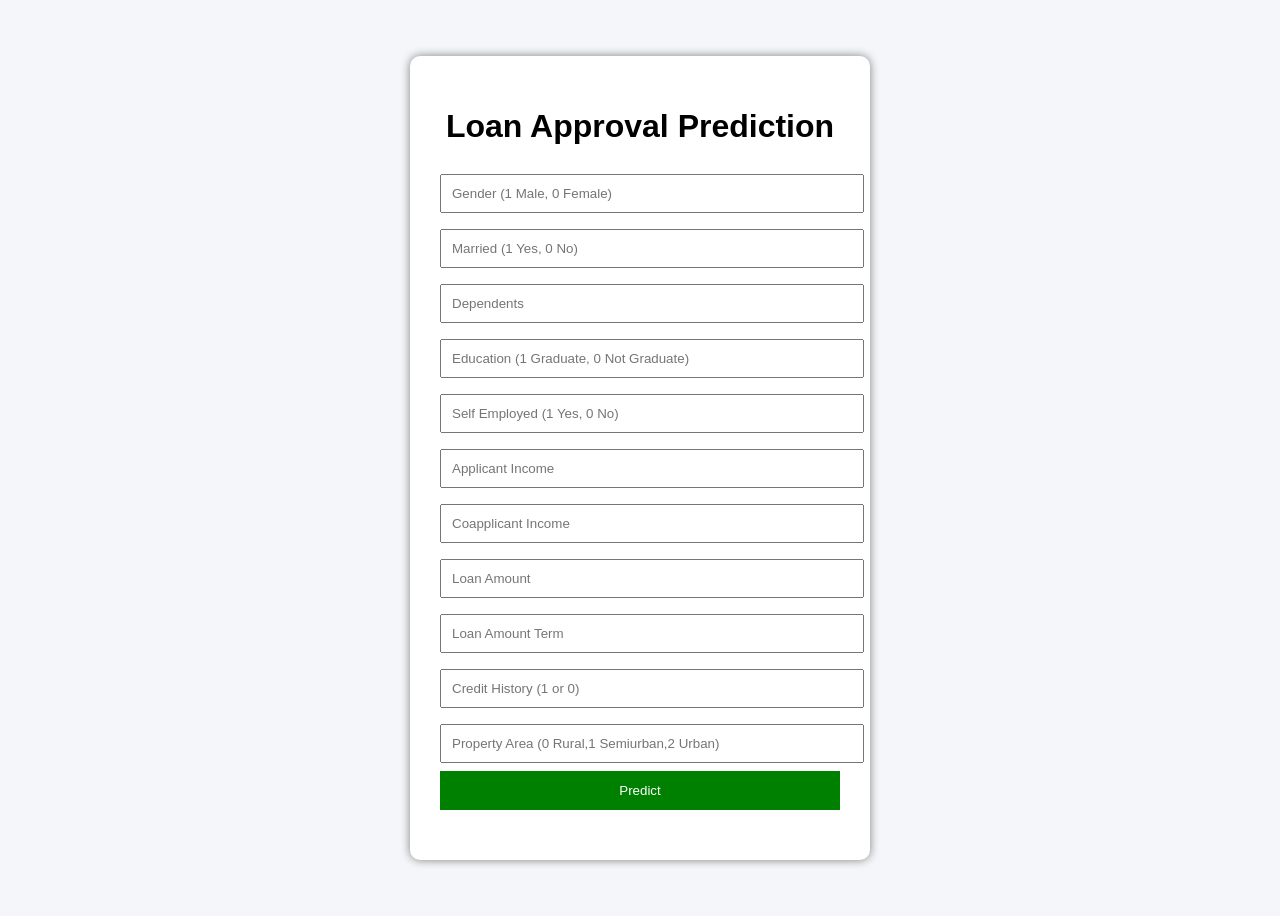
==== frontend/index.html @ 3342bd5d "Fixed frontend folder structure" ====
<!DOCTYPE html>
<html>
<head>
    <title>Loan Approval Prediction</title>
    <link rel="stylesheet" href="style.css">
</head>
<body>

    <div class="container">
        <h1>Loan Approval Prediction</h1>

        <form id="loanForm">
            <input type="number" id="Gender" placeholder="Gender (1 Male, 0 Female)" required>
            <input type="number" id="Married" placeholder="Married (1 Yes, 0 No)" required>
            <input type="number" id="Dependents" placeholder="Dependents" required>
            <input type="number" id="Education" placeholder="Education (1 Graduate, 0 Not Graduate)" required>
            <input type="number" id="Self_Employed" placeholder="Self Employed (1 Yes, 0 No)" required>
            <input type="number" id="ApplicantIncome" placeholder="Applicant Income" required>
            <input type="number" id="CoapplicantIncome" placeholder="Coapplicant Income" required>
            <input type="number" id="LoanAmount" placeholder="Loan Amount" required>
            <input type="number" id="Loan_Amount_Term" placeholder="Loan Amount Term" required>
            <input type="number" id="Credit_History" placeholder="Credit History (1 or 0)" required>
            <input type="number" id="Property_Area" placeholder="Property Area (0 Rural,1 Semiurban,2 Urban)" required>

            <button type="submit">Predict</button>
        </form>

        <h2 id="result"></h2>
    </div>

    <script src="script.js"></script>

</body>
</html>
---- frontend/style.css ----
body {
    font-family: Arial, sans-serif;
    background: #f4f6f9;
    display: flex;
    justify-content: center;
    align-items: center;
    height: 100vh;
}


.container {
    background: white;
    padding: 30px;
    width: 400px;
    border-radius: 10px;
    box-shadow: 0px 0px 10px gray;
}


h1 {
    text-align: center;
}


input {
    width: 100%;
    padding: 10px;
    margin: 8px 0;
}


button {
    width: 100%;
    padding: 12px;
    background: green;
    color: white;
    border: none;
    cursor: pointer;
}


button:hover {
    background: darkgreen;
}


#result {
    text-align: center;
    margin-top: 20px;
}
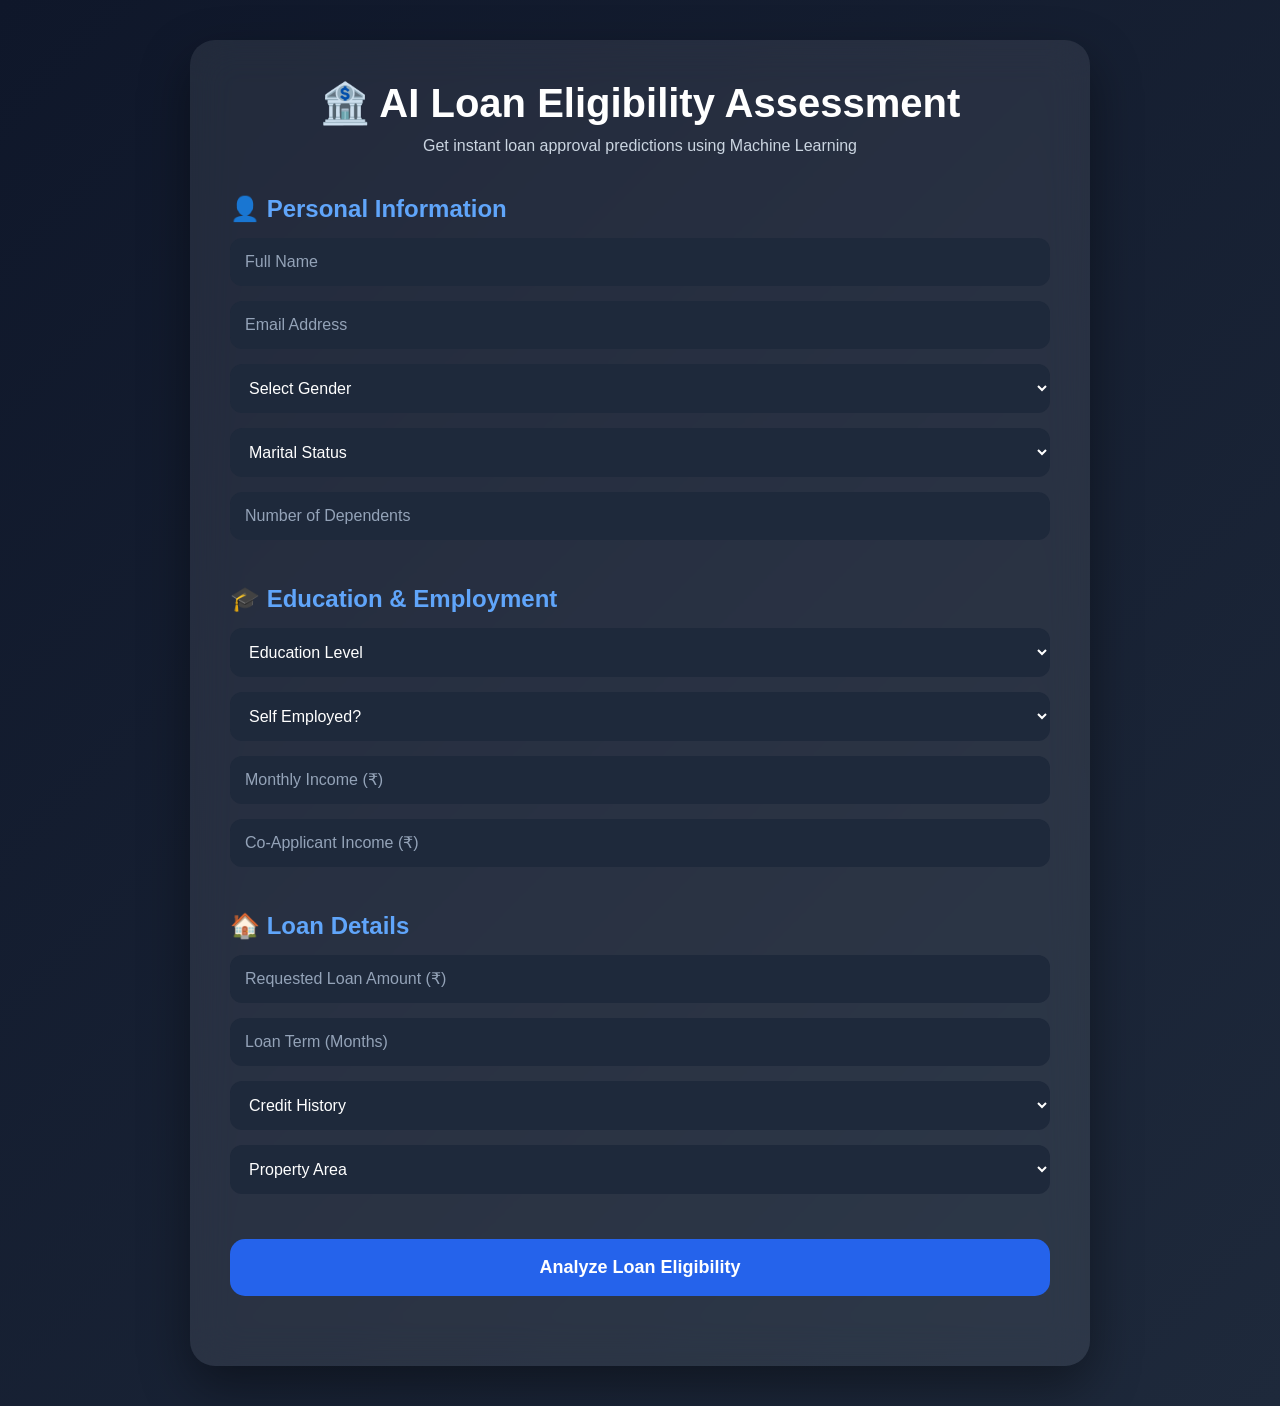
==== commit a208c571: "Add fintech frontend, authentication and AI decision engine" ====
--- a/frontend/index.html
+++ b/frontend/index.html
@@ -1,34 +1,95 @@
 <!DOCTYPE html>
-<html>
+<html lang="en">
 <head>
-    <title>Loan Approval Prediction</title>
+    <meta charset="UTF-8">
+    <meta name="viewport" content="width=device-width, initial-scale=1.0">
+    <title>AI Loan Eligibility Assessment</title>
     <link rel="stylesheet" href="style.css">
 </head>
 <body>
 
-    <div class="container">
-        <h1>Loan Approval Prediction</h1>
+<div class="container">
 
-        <form id="loanForm">
-            <input type="number" id="Gender" placeholder="Gender (1 Male, 0 Female)" required>
-            <input type="number" id="Married" placeholder="Married (1 Yes, 0 No)" required>
-            <input type="number" id="Dependents" placeholder="Dependents" required>
-            <input type="number" id="Education" placeholder="Education (1 Graduate, 0 Not Graduate)" required>
-            <input type="number" id="Self_Employed" placeholder="Self Employed (1 Yes, 0 No)" required>
-            <input type="number" id="ApplicantIncome" placeholder="Applicant Income" required>
-            <input type="number" id="CoapplicantIncome" placeholder="Coapplicant Income" required>
-            <input type="number" id="LoanAmount" placeholder="Loan Amount" required>
-            <input type="number" id="Loan_Amount_Term" placeholder="Loan Amount Term" required>
-            <input type="number" id="Credit_History" placeholder="Credit History (1 or 0)" required>
-            <input type="number" id="Property_Area" placeholder="Property Area (0 Rural,1 Semiurban,2 Urban)" required>
-
-            <button type="submit">Predict</button>
-        </form>
-
-        <h2 id="result"></h2>
+    <div class="header">
+        <h1>🏦 AI Loan Eligibility Assessment</h1>
+        <p>Get instant loan approval predictions using Machine Learning</p>
     </div>
 
-    <script src="script.js"></script>
+    <form id="loanForm">
+
+        <div class="section">
+            <h2>👤 Personal Information</h2>
+
+            <input type="text" placeholder="Full Name" required>
+            <input type="email" placeholder="Email Address" required>
+
+            <select id="Gender" required>
+                <option value="">Select Gender</option>
+                <option value="1">Male</option>
+                <option value="0">Female</option>
+            </select>
+
+            <select id="Married" required>
+                <option value="">Marital Status</option>
+                <option value="1">Married</option>
+                <option value="0">Single</option>
+            </select>
+
+            <input type="number" id="Dependents" placeholder="Number of Dependents" required>
+        </div>
+
+        <div class="section">
+            <h2>🎓 Education & Employment</h2>
+
+            <select id="Education" required>
+                <option value="">Education Level</option>
+                <option value="1">Graduate</option>
+                <option value="0">Not Graduate</option>
+            </select>
+
+            <select id="Self_Employed" required>
+                <option value="">Self Employed?</option>
+                <option value="1">Yes</option>
+                <option value="0">No</option>
+            </select>
+
+            <input type="number" id="ApplicantIncome" placeholder="Monthly Income (₹)" required>
+
+            <input type="number" id="CoapplicantIncome" placeholder="Co-Applicant Income (₹)" required>
+        </div>
+
+        <div class="section">
+            <h2>🏠 Loan Details</h2>
+
+            <input type="number" id="LoanAmount" placeholder="Requested Loan Amount (₹)" required>
+
+            <input type="number" id="Loan_Amount_Term" placeholder="Loan Term (Months)" required>
+
+            <select id="Credit_History" required>
+                <option value="">Credit History</option>
+                <option value="1">Good Credit History</option>
+                <option value="0">Poor Credit History</option>
+            </select>
+
+            <select id="Property_Area" required>
+                <option value="">Property Area</option>
+                <option value="0">Rural</option>
+                <option value="1">Semi Urban</option>
+                <option value="2">Urban</option>
+            </select>
+        </div>
+
+        <button type="submit">
+            Analyze Loan Eligibility
+        </button>
+
+    </form>
+
+    <div id="result"></div>
+
+</div>
+
+<script src="script.js"></script>
 
 </body>
 </html>
--- a/frontend/style.css
+++ b/frontend/style.css
@@ -1,50 +1,87 @@
-body {
-    font-family: Arial, sans-serif;
-    background: #f4f6f9;
-    display: flex;
-    justify-content: center;
-    align-items: center;
-    height: 100vh;
+*{
+    margin:0;
+    padding:0;
+    box-sizing:border-box;
 }
 
-
-.container {
-    background: white;
-    padding: 30px;
-    width: 400px;
-    border-radius: 10px;
-    box-shadow: 0px 0px 10px gray;
+body{
+    font-family: Arial, sans-serif;
+    background: linear-gradient(135deg,#0f172a,#1e293b);
+    min-height:100vh;
+    display:flex;
+    justify-content:center;
+    padding:40px;
+    color:white;
 }
 
-
-h1 {
-    text-align: center;
+.container{
+    width:900px;
+    background:rgba(255,255,255,0.08);
+    backdrop-filter: blur(20px);
+    padding:40px;
+    border-radius:25px;
+    box-shadow:0 20px 50px rgba(0,0,0,0.4);
 }
 
-
-input {
-    width: 100%;
-    padding: 10px;
-    margin: 8px 0;
+.header{
+    text-align:center;
+    margin-bottom:40px;
 }
 
-
-button {
-    width: 100%;
-    padding: 12px;
-    background: green;
-    color: white;
-    border: none;
-    cursor: pointer;
+.header h1{
+    font-size:40px;
+    margin-bottom:10px;
 }
 
-
-button:hover {
-    background: darkgreen;
+.header p{
+    color:#cbd5e1;
 }
 
+.section{
+    margin-bottom:30px;
+}
 
-#result {
-    text-align: center;
-    margin-top: 20px;
+.section h2{
+    margin-bottom:15px;
+    color:#60a5fa;
+}
+
+input,
+select{
+    width:100%;
+    padding:15px;
+    margin-bottom:15px;
+    border:none;
+    border-radius:12px;
+    background:#1e293b;
+    color:white;
+    font-size:16px;
+}
+
+input::placeholder{
+    color:#94a3b8;
+}
+
+button{
+    width:100%;
+    padding:18px;
+    border:none;
+    border-radius:15px;
+    background:#2563eb;
+    color:white;
+    font-size:18px;
+    font-weight:bold;
+    cursor:pointer;
+    transition:0.3s;
+}
+
+button:hover{
+    background:#1d4ed8;
+}
+
+#result{
+    margin-top:30px;
+    text-align:center;
+    font-size:28px;
+    font-weight:bold;
 }
